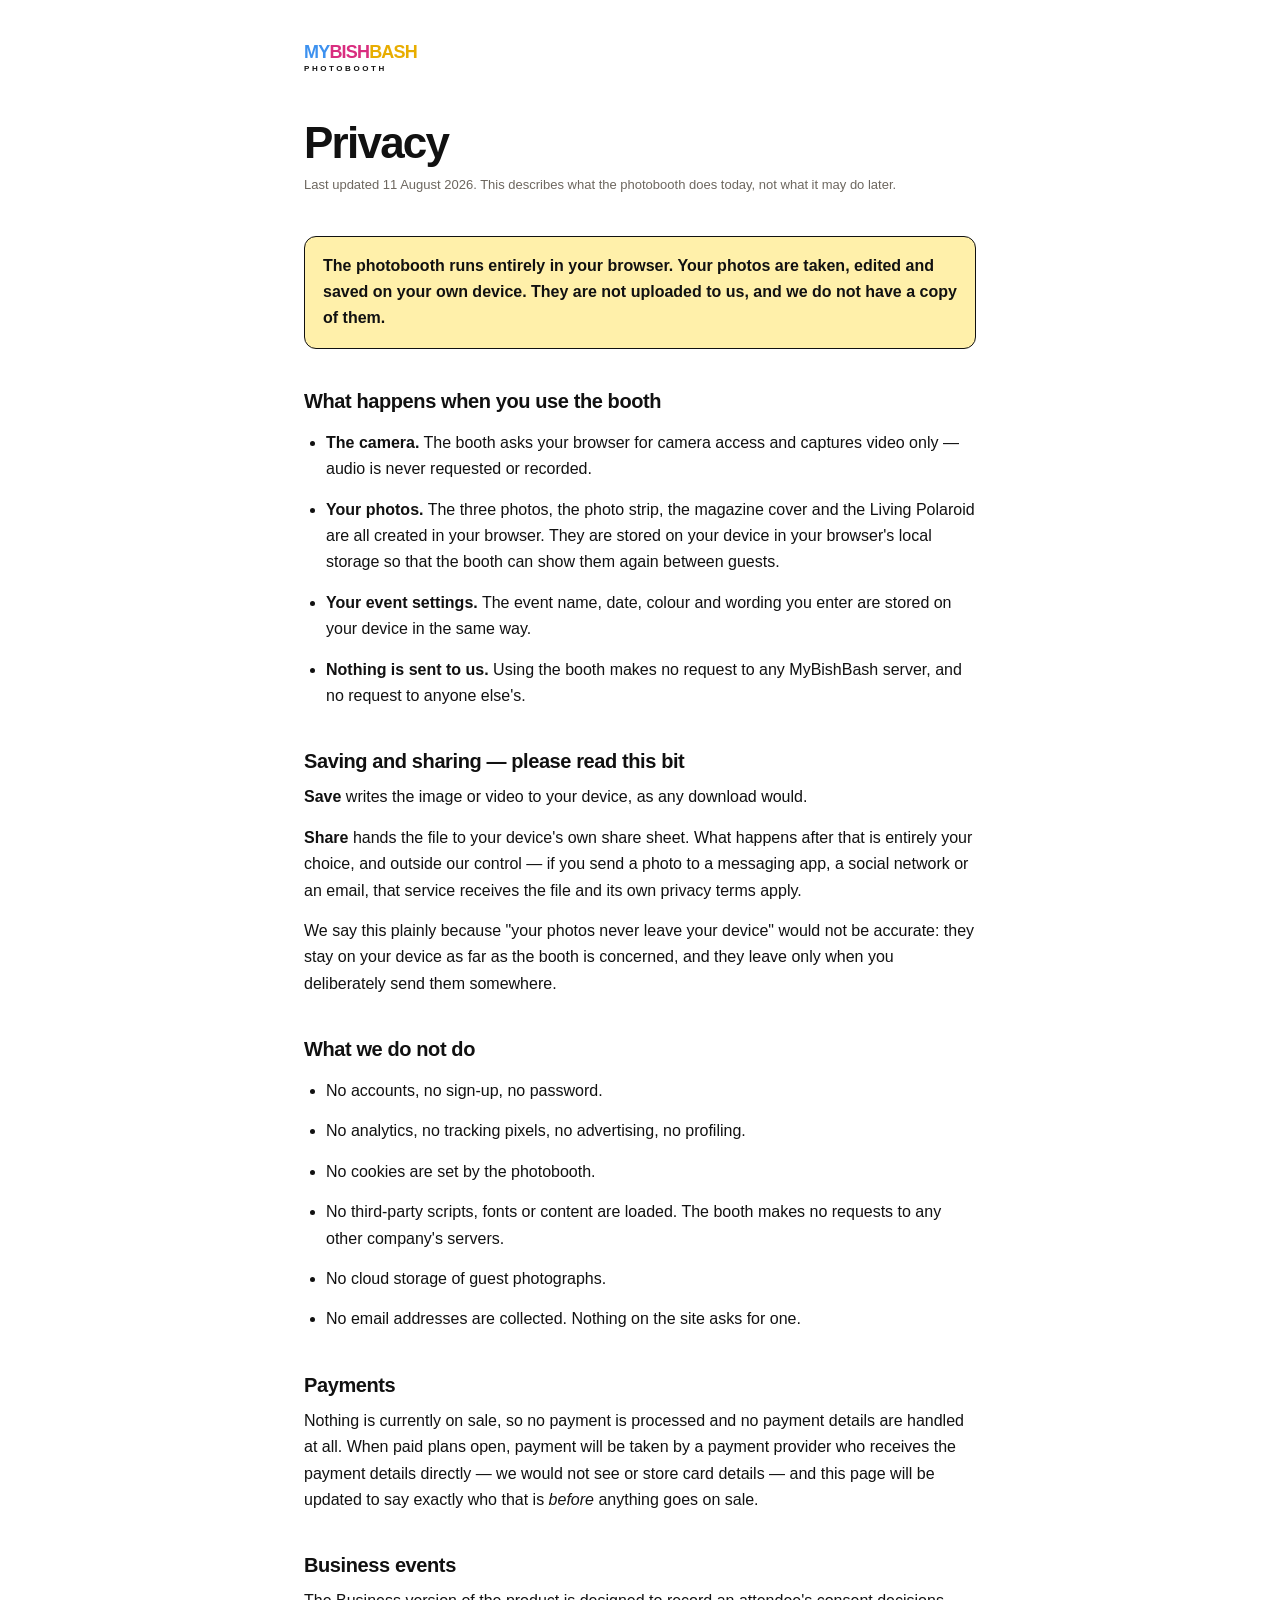
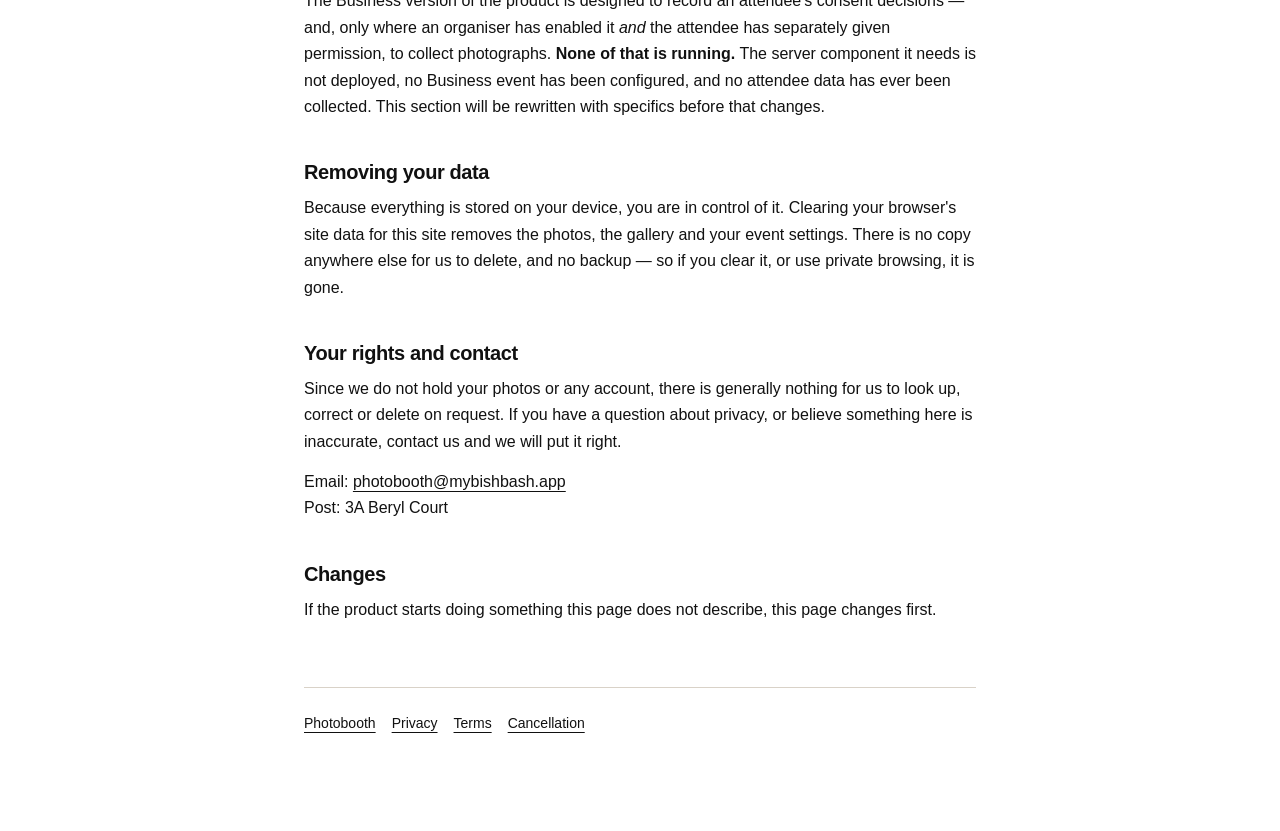
==== privacy.html @ 07727144 "PB-04: publish Privacy, Terms and Cancellation truthfully Closes audit F-13 and F-14. Preflight gree" ====
<!doctype html>
<html lang="en">
<head>
  <meta charset="utf-8" />
  <meta name="viewport" content="width=device-width, initial-scale=1" />
  <meta name="theme-color" content="#ffffff" />
  <meta name="description" content="How MyBishBash Photobooth handles photos and data. Photos are processed and stored on your own device; there is no account and no tracking." />
  <link rel="canonical" href="https://raes-photo-booth.vercel.app/privacy" />
  <link rel="stylesheet" href="legal.css" />
  <title>Privacy — MyBishBash Photobooth</title>
</head>
<body>
<div class="wrap">
  <a class="wordmark" href="/"><span><b>MY</b><b>BISH</b><b>BASH</b></span><small>PHOTOBOOTH</small></a>

  <h1>Privacy</h1>
  <p class="updated">Last updated 11 August 2026. This describes what the photobooth does today, not what it may do later.</p>

  <div class="callout">
    <p>The photobooth runs entirely in your browser. Your photos are taken, edited and saved on your own device. They are not uploaded to us, and we do not have a copy of them.</p>
  </div>

  <h2>What happens when you use the booth</h2>
  <ul>
    <li><strong>The camera.</strong> The booth asks your browser for camera access and captures video only — audio is never requested or recorded.</li>
    <li><strong>Your photos.</strong> The three photos, the photo strip, the magazine cover and the Living Polaroid are all created in your browser. They are stored on your device in your browser's local storage so that the booth can show them again between guests.</li>
    <li><strong>Your event settings.</strong> The event name, date, colour and wording you enter are stored on your device in the same way.</li>
    <li><strong>Nothing is sent to us.</strong> Using the booth makes no request to any MyBishBash server, and no request to anyone else's.</li>
  </ul>

  <h2>Saving and sharing — please read this bit</h2>
  <p><strong>Save</strong> writes the image or video to your device, as any download would.</p>
  <p><strong>Share</strong> hands the file to your device's own share sheet. What happens after that is entirely your choice, and outside our control — if you send a photo to a messaging app, a social network or an email, that service receives the file and its own privacy terms apply.</p>
  <p>We say this plainly because "your photos never leave your device" would not be accurate: they stay on your device as far as the booth is concerned, and they leave only when you deliberately send them somewhere.</p>

  <h2>What we do not do</h2>
  <ul>
    <li>No accounts, no sign-up, no password.</li>
    <li>No analytics, no tracking pixels, no advertising, no profiling.</li>
    <li>No cookies are set by the photobooth.</li>
    <li>No third-party scripts, fonts or content are loaded. The booth makes no requests to any other company's servers.</li>
    <li>No cloud storage of guest photographs.</li>
    <li>No email addresses are collected. Nothing on the site asks for one.</li>
  </ul>

  <h2>Payments</h2>
  <p>Nothing is currently on sale, so no payment is processed and no payment details are handled at all. When paid plans open, payment will be taken by a payment provider who receives the payment details directly — we would not see or store card details — and this page will be updated to say exactly who that is <em>before</em> anything goes on sale.</p>

  <h2>Business events</h2>
  <p>The Business version of the product is designed to record an attendee's consent decisions — and, only where an organiser has enabled it <em>and</em> the attendee has separately given permission, to collect photographs. <strong>None of that is running.</strong> The server component it needs is not deployed, no Business event has been configured, and no attendee data has ever been collected. This section will be rewritten with specifics before that changes.</p>

  <h2>Removing your data</h2>
  <p>Because everything is stored on your device, you are in control of it. Clearing your browser's site data for this site removes the photos, the gallery and your event settings. There is no copy anywhere else for us to delete, and no backup — so if you clear it, or use private browsing, it is gone.</p>

  <h2>Your rights and contact</h2>
  <p>Since we do not hold your photos or any account, there is generally nothing for us to look up, correct or delete on request. If you have a question about privacy, or believe something here is inaccurate, contact us and we will put it right.</p>
  <p>Email: <a href="mailto:photobooth@mybishbash.app">photobooth@mybishbash.app</a><br>Post: 3A Beryl Court</p>

  <h2>Changes</h2>
  <p>If the product starts doing something this page does not describe, this page changes first.</p>

  <footer>
    <a href="/">Photobooth</a><a href="/privacy">Privacy</a><a href="/terms">Terms</a><a href="/refunds">Cancellation</a>
  </footer>
</div>
</body>
</html>
---- legal.css ----
/* Shared by the legal pages. They load no JavaScript, so this is the only
   dependency and it is deliberately small. */
*{box-sizing:border-box}
body{margin:0;background:#fff;color:#111;font:16px/1.65 "Avenir Next",Avenir,"Helvetica Neue",Helvetica,Arial,sans-serif;-webkit-font-smoothing:antialiased}
.wrap{max-width:720px;margin:0 auto;padding:40px 24px 96px}
.wordmark{display:inline-flex;flex-direction:column;line-height:.86;text-decoration:none;margin-bottom:48px}
.wordmark span{font-size:18px;letter-spacing:-.045em;font-weight:900}
.wordmark b:nth-child(1){color:#3d91ef}.wordmark b:nth-child(2){color:#d92d7f}.wordmark b:nth-child(3){color:#e8ad00}
.wordmark small{margin-top:6px;font-size:8px;letter-spacing:.32em;font-weight:800}
h1{font-size:clamp(32px,6vw,44px);line-height:1.02;letter-spacing:-.04em;font-weight:800;margin:0 0 8px}
.updated{margin:0 0 40px;font-size:13px;color:#6d675f}
h2{font-size:20px;line-height:1.25;letter-spacing:-.02em;font-weight:800;margin:40px 0 10px}
p,li{margin:0 0 14px}
ul{padding-left:22px}
strong{font-weight:800}
.callout{padding:16px 18px;border:1px solid #111;border-radius:12px;background:#fff0aa;font-weight:700}
.callout p:last-child{margin-bottom:0}
footer{margin-top:64px;padding-top:24px;border-top:1px solid #d9d2c8;font-size:14px}
footer a{margin-right:16px}
a{color:#111;text-underline-offset:4px}
a:focus-visible{outline:3px solid #2357ff;outline-offset:3px}
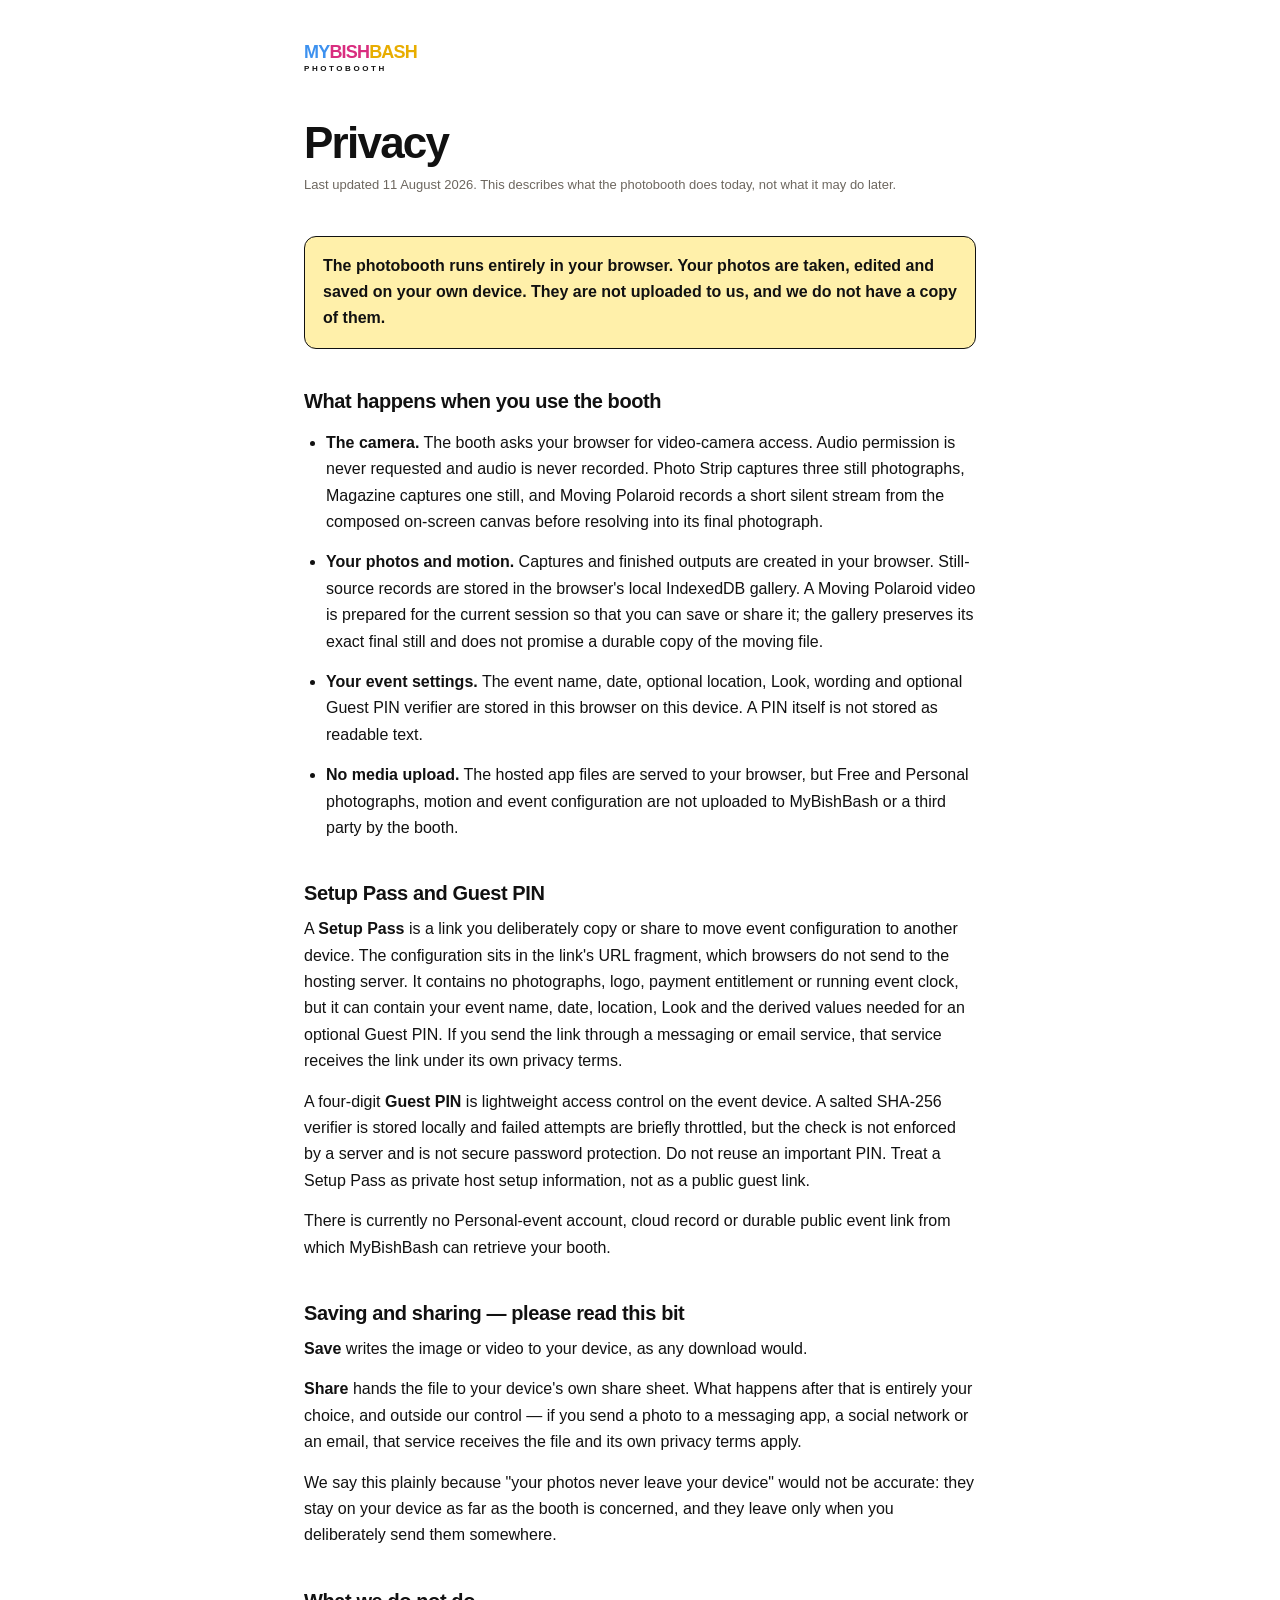
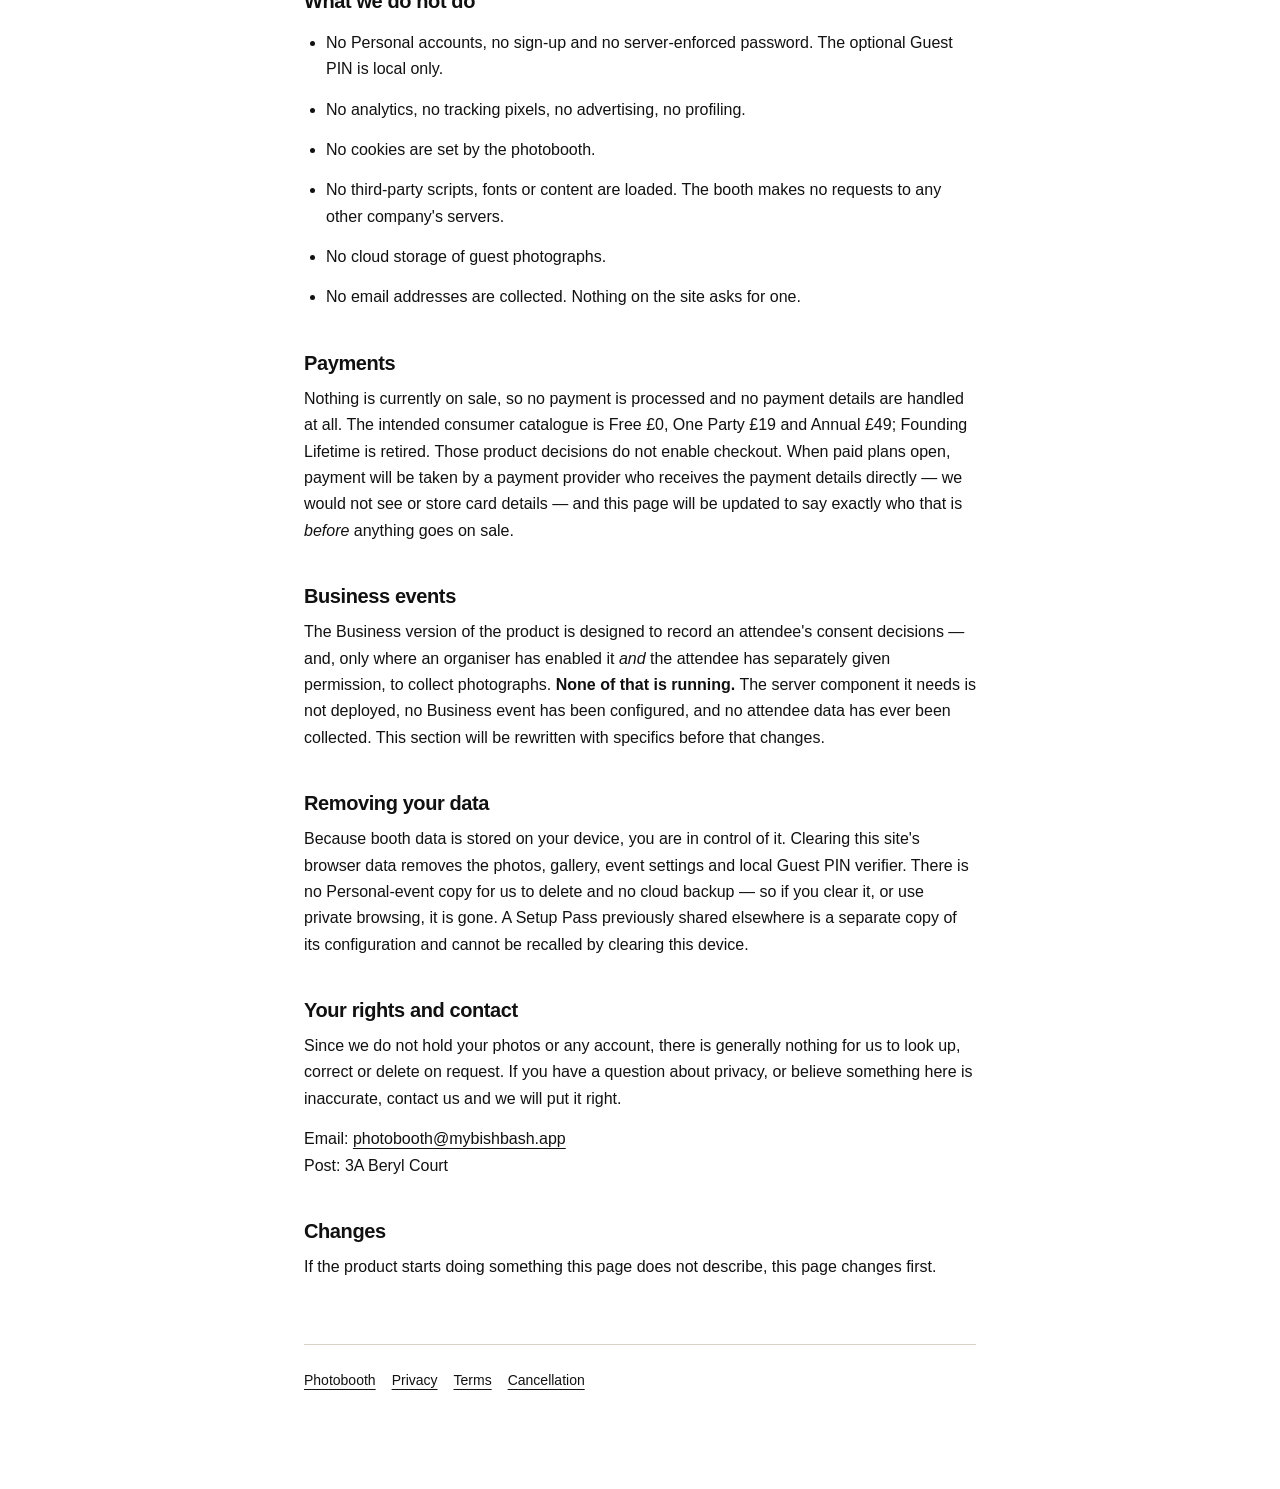
==== commit 973e1dcb: "Implement personalised event photobooth experiences" ====
--- a/privacy.html
+++ b/privacy.html
@@ -5,7 +5,7 @@
   <meta name="viewport" content="width=device-width, initial-scale=1" />
   <meta name="theme-color" content="#ffffff" />
   <meta name="description" content="How MyBishBash Photobooth handles photos and data. Photos are processed and stored on your own device; there is no account and no tracking." />
-  <link rel="canonical" href="https://raes-photo-booth.vercel.app/privacy" />
+  <link rel="canonical" href="https://raes-photo-booth.vercel.app/privacy.html" />
   <link rel="stylesheet" href="legal.css" />
   <title>Privacy — MyBishBash Photobooth</title>
 </head>
@@ -22,11 +22,16 @@
 
   <h2>What happens when you use the booth</h2>
   <ul>
-    <li><strong>The camera.</strong> The booth asks your browser for camera access and captures video only — audio is never requested or recorded.</li>
-    <li><strong>Your photos.</strong> The three photos, the photo strip, the magazine cover and the Living Polaroid are all created in your browser. They are stored on your device in your browser's local storage so that the booth can show them again between guests.</li>
-    <li><strong>Your event settings.</strong> The event name, date, colour and wording you enter are stored on your device in the same way.</li>
-    <li><strong>Nothing is sent to us.</strong> Using the booth makes no request to any MyBishBash server, and no request to anyone else's.</li>
+    <li><strong>The camera.</strong> The booth asks your browser for video-camera access. Audio permission is never requested and audio is never recorded. Photo Strip captures three still photographs, Magazine captures one still, and Moving Polaroid records a short silent stream from the composed on-screen canvas before resolving into its final photograph.</li>
+    <li><strong>Your photos and motion.</strong> Captures and finished outputs are created in your browser. Still-source records are stored in the browser's local IndexedDB gallery. A Moving Polaroid video is prepared for the current session so that you can save or share it; the gallery preserves its exact final still and does not promise a durable copy of the moving file.</li>
+    <li><strong>Your event settings.</strong> The event name, date, optional location, Look, wording and optional Guest PIN verifier are stored in this browser on this device. A PIN itself is not stored as readable text.</li>
+    <li><strong>No media upload.</strong> The hosted app files are served to your browser, but Free and Personal photographs, motion and event configuration are not uploaded to MyBishBash or a third party by the booth.</li>
   </ul>
+
+  <h2>Setup Pass and Guest PIN</h2>
+  <p>A <strong>Setup Pass</strong> is a link you deliberately copy or share to move event configuration to another device. The configuration sits in the link's URL fragment, which browsers do not send to the hosting server. It contains no photographs, logo, payment entitlement or running event clock, but it can contain your event name, date, location, Look and the derived values needed for an optional Guest PIN. If you send the link through a messaging or email service, that service receives the link under its own privacy terms.</p>
+  <p>A four-digit <strong>Guest PIN</strong> is lightweight access control on the event device. A salted SHA-256 verifier is stored locally and failed attempts are briefly throttled, but the check is not enforced by a server and is not secure password protection. Do not reuse an important PIN. Treat a Setup Pass as private host setup information, not as a public guest link.</p>
+  <p>There is currently no Personal-event account, cloud record or durable public event link from which MyBishBash can retrieve your booth.</p>
 
   <h2>Saving and sharing — please read this bit</h2>
   <p><strong>Save</strong> writes the image or video to your device, as any download would.</p>
@@ -35,7 +40,7 @@
 
   <h2>What we do not do</h2>
   <ul>
-    <li>No accounts, no sign-up, no password.</li>
+    <li>No Personal accounts, no sign-up and no server-enforced password. The optional Guest PIN is local only.</li>
     <li>No analytics, no tracking pixels, no advertising, no profiling.</li>
     <li>No cookies are set by the photobooth.</li>
     <li>No third-party scripts, fonts or content are loaded. The booth makes no requests to any other company's servers.</li>
@@ -44,13 +49,13 @@
   </ul>
 
   <h2>Payments</h2>
-  <p>Nothing is currently on sale, so no payment is processed and no payment details are handled at all. When paid plans open, payment will be taken by a payment provider who receives the payment details directly — we would not see or store card details — and this page will be updated to say exactly who that is <em>before</em> anything goes on sale.</p>
+  <p>Nothing is currently on sale, so no payment is processed and no payment details are handled at all. The intended consumer catalogue is Free £0, One Party £19 and Annual £49; Founding Lifetime is retired. Those product decisions do not enable checkout. When paid plans open, payment will be taken by a payment provider who receives the payment details directly — we would not see or store card details — and this page will be updated to say exactly who that is <em>before</em> anything goes on sale.</p>
 
   <h2>Business events</h2>
   <p>The Business version of the product is designed to record an attendee's consent decisions — and, only where an organiser has enabled it <em>and</em> the attendee has separately given permission, to collect photographs. <strong>None of that is running.</strong> The server component it needs is not deployed, no Business event has been configured, and no attendee data has ever been collected. This section will be rewritten with specifics before that changes.</p>
 
   <h2>Removing your data</h2>
-  <p>Because everything is stored on your device, you are in control of it. Clearing your browser's site data for this site removes the photos, the gallery and your event settings. There is no copy anywhere else for us to delete, and no backup — so if you clear it, or use private browsing, it is gone.</p>
+  <p>Because booth data is stored on your device, you are in control of it. Clearing this site's browser data removes the photos, gallery, event settings and local Guest PIN verifier. There is no Personal-event copy for us to delete and no cloud backup — so if you clear it, or use private browsing, it is gone. A Setup Pass previously shared elsewhere is a separate copy of its configuration and cannot be recalled by clearing this device.</p>
 
   <h2>Your rights and contact</h2>
   <p>Since we do not hold your photos or any account, there is generally nothing for us to look up, correct or delete on request. If you have a question about privacy, or believe something here is inaccurate, contact us and we will put it right.</p>
@@ -60,7 +65,7 @@
   <p>If the product starts doing something this page does not describe, this page changes first.</p>
 
   <footer>
-    <a href="/">Photobooth</a><a href="/privacy">Privacy</a><a href="/terms">Terms</a><a href="/refunds">Cancellation</a>
+    <a href="/">Photobooth</a><a href="/privacy.html">Privacy</a><a href="/terms.html">Terms</a><a href="/refunds.html">Cancellation</a>
   </footer>
 </div>
 </body>
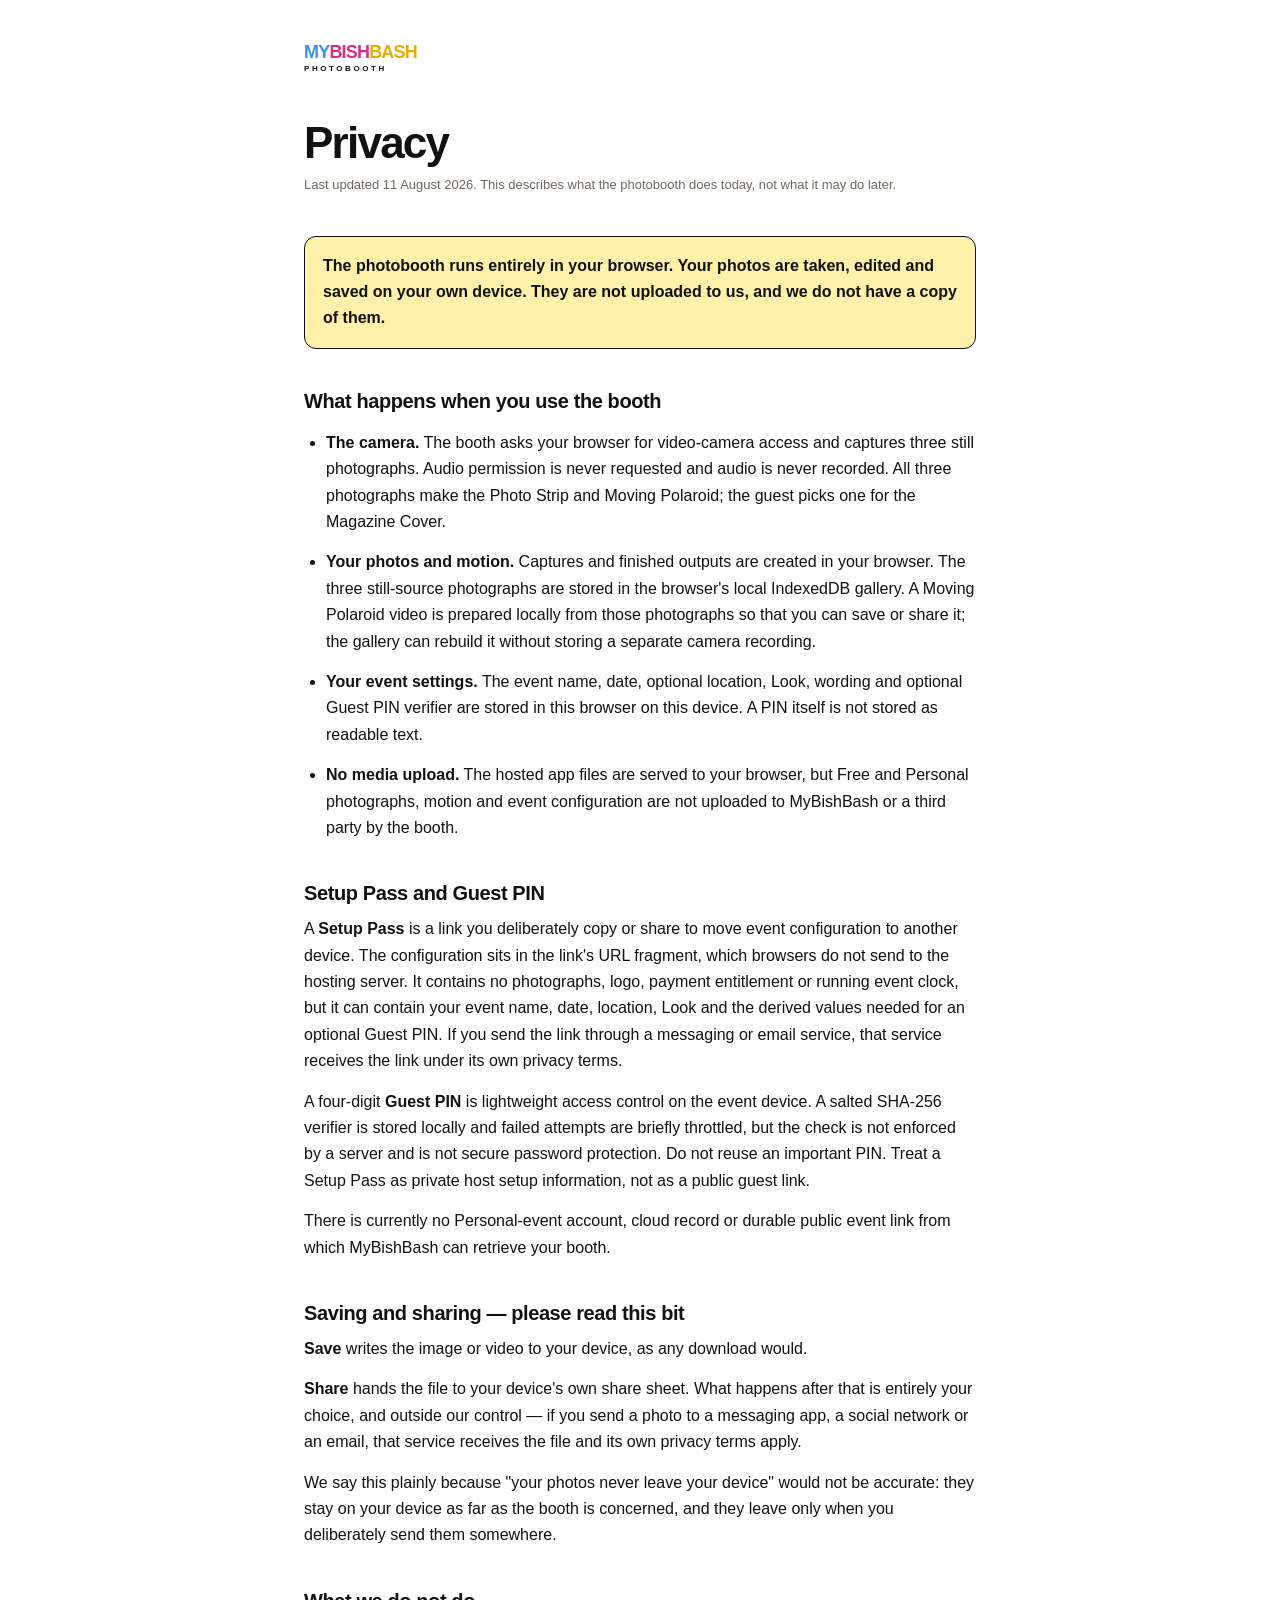
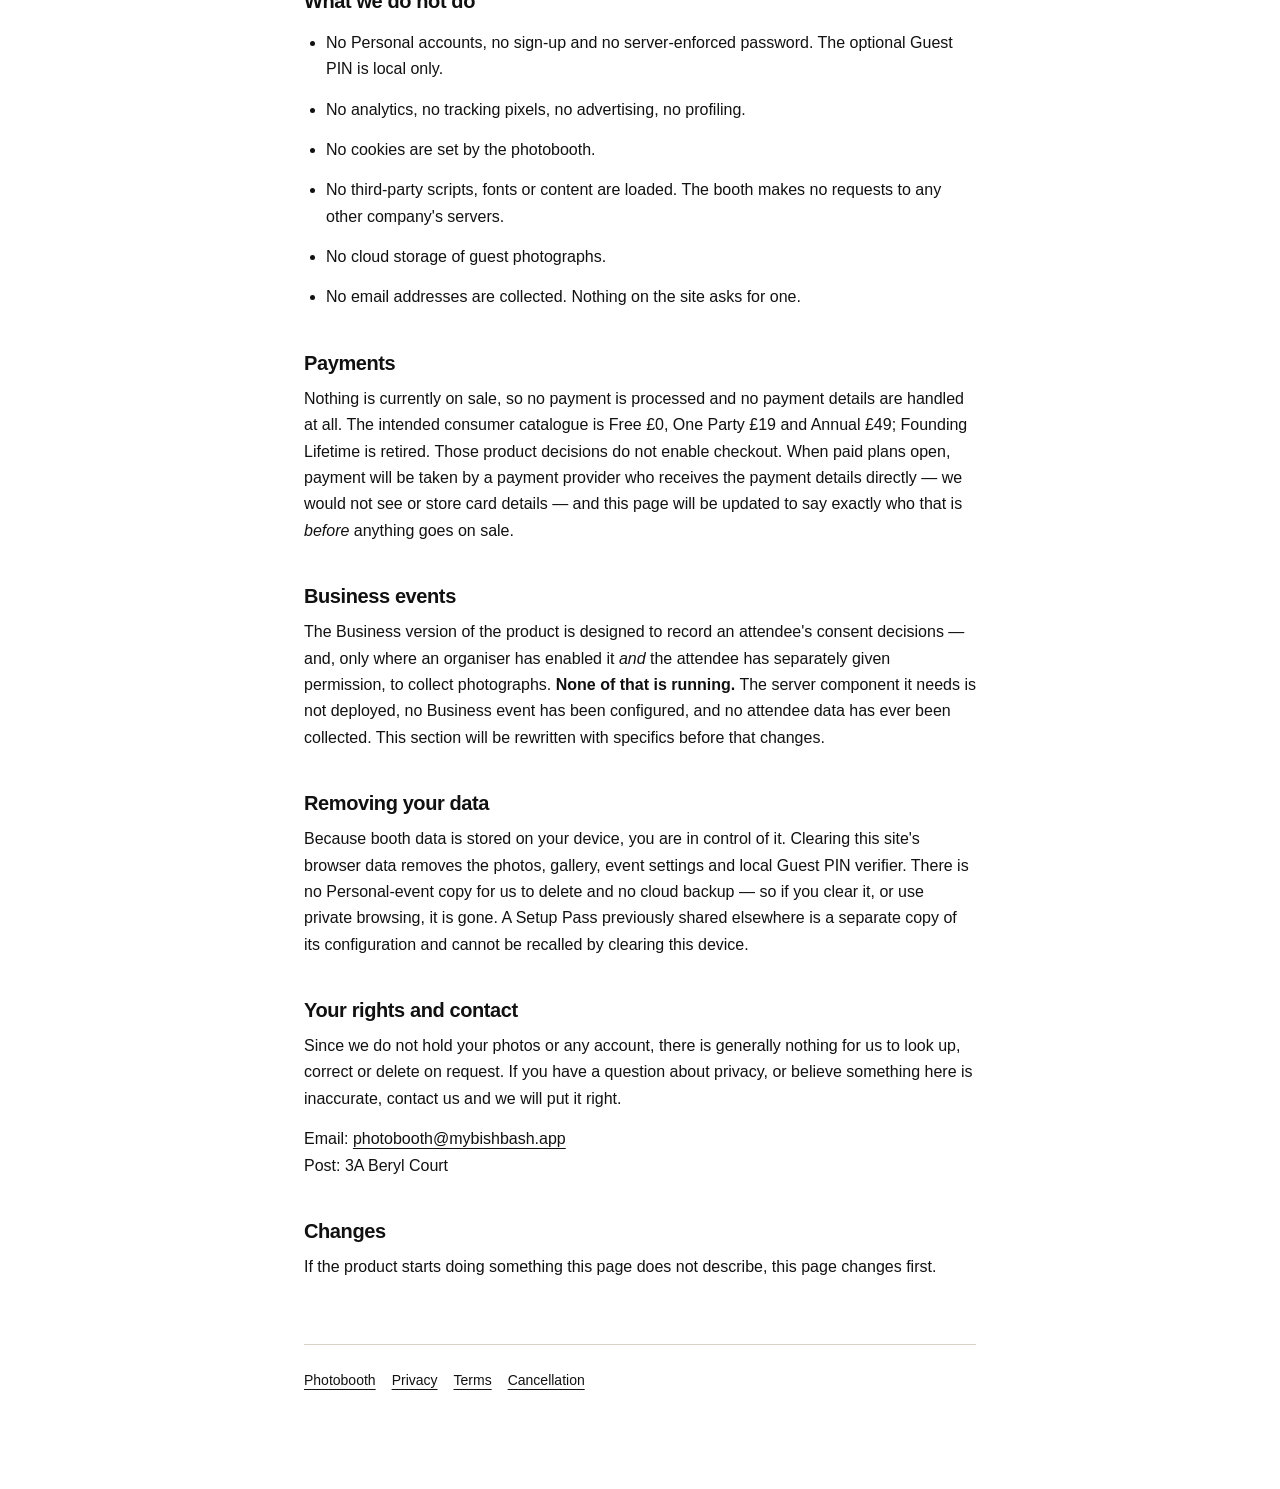
==== commit a7352f0f: "Restore shared three-photo photobooth flow" ====
--- a/privacy.html
+++ b/privacy.html
@@ -22,8 +22,8 @@
 
   <h2>What happens when you use the booth</h2>
   <ul>
-    <li><strong>The camera.</strong> The booth asks your browser for video-camera access. Audio permission is never requested and audio is never recorded. Photo Strip captures three still photographs, Magazine captures one still, and Moving Polaroid records a short silent stream from the composed on-screen canvas before resolving into its final photograph.</li>
-    <li><strong>Your photos and motion.</strong> Captures and finished outputs are created in your browser. Still-source records are stored in the browser's local IndexedDB gallery. A Moving Polaroid video is prepared for the current session so that you can save or share it; the gallery preserves its exact final still and does not promise a durable copy of the moving file.</li>
+    <li><strong>The camera.</strong> The booth asks your browser for video-camera access and captures three still photographs. Audio permission is never requested and audio is never recorded. All three photographs make the Photo Strip and Moving Polaroid; the guest picks one for the Magazine Cover.</li>
+    <li><strong>Your photos and motion.</strong> Captures and finished outputs are created in your browser. The three still-source photographs are stored in the browser's local IndexedDB gallery. A Moving Polaroid video is prepared locally from those photographs so that you can save or share it; the gallery can rebuild it without storing a separate camera recording.</li>
     <li><strong>Your event settings.</strong> The event name, date, optional location, Look, wording and optional Guest PIN verifier are stored in this browser on this device. A PIN itself is not stored as readable text.</li>
     <li><strong>No media upload.</strong> The hosted app files are served to your browser, but Free and Personal photographs, motion and event configuration are not uploaded to MyBishBash or a third party by the booth.</li>
   </ul>
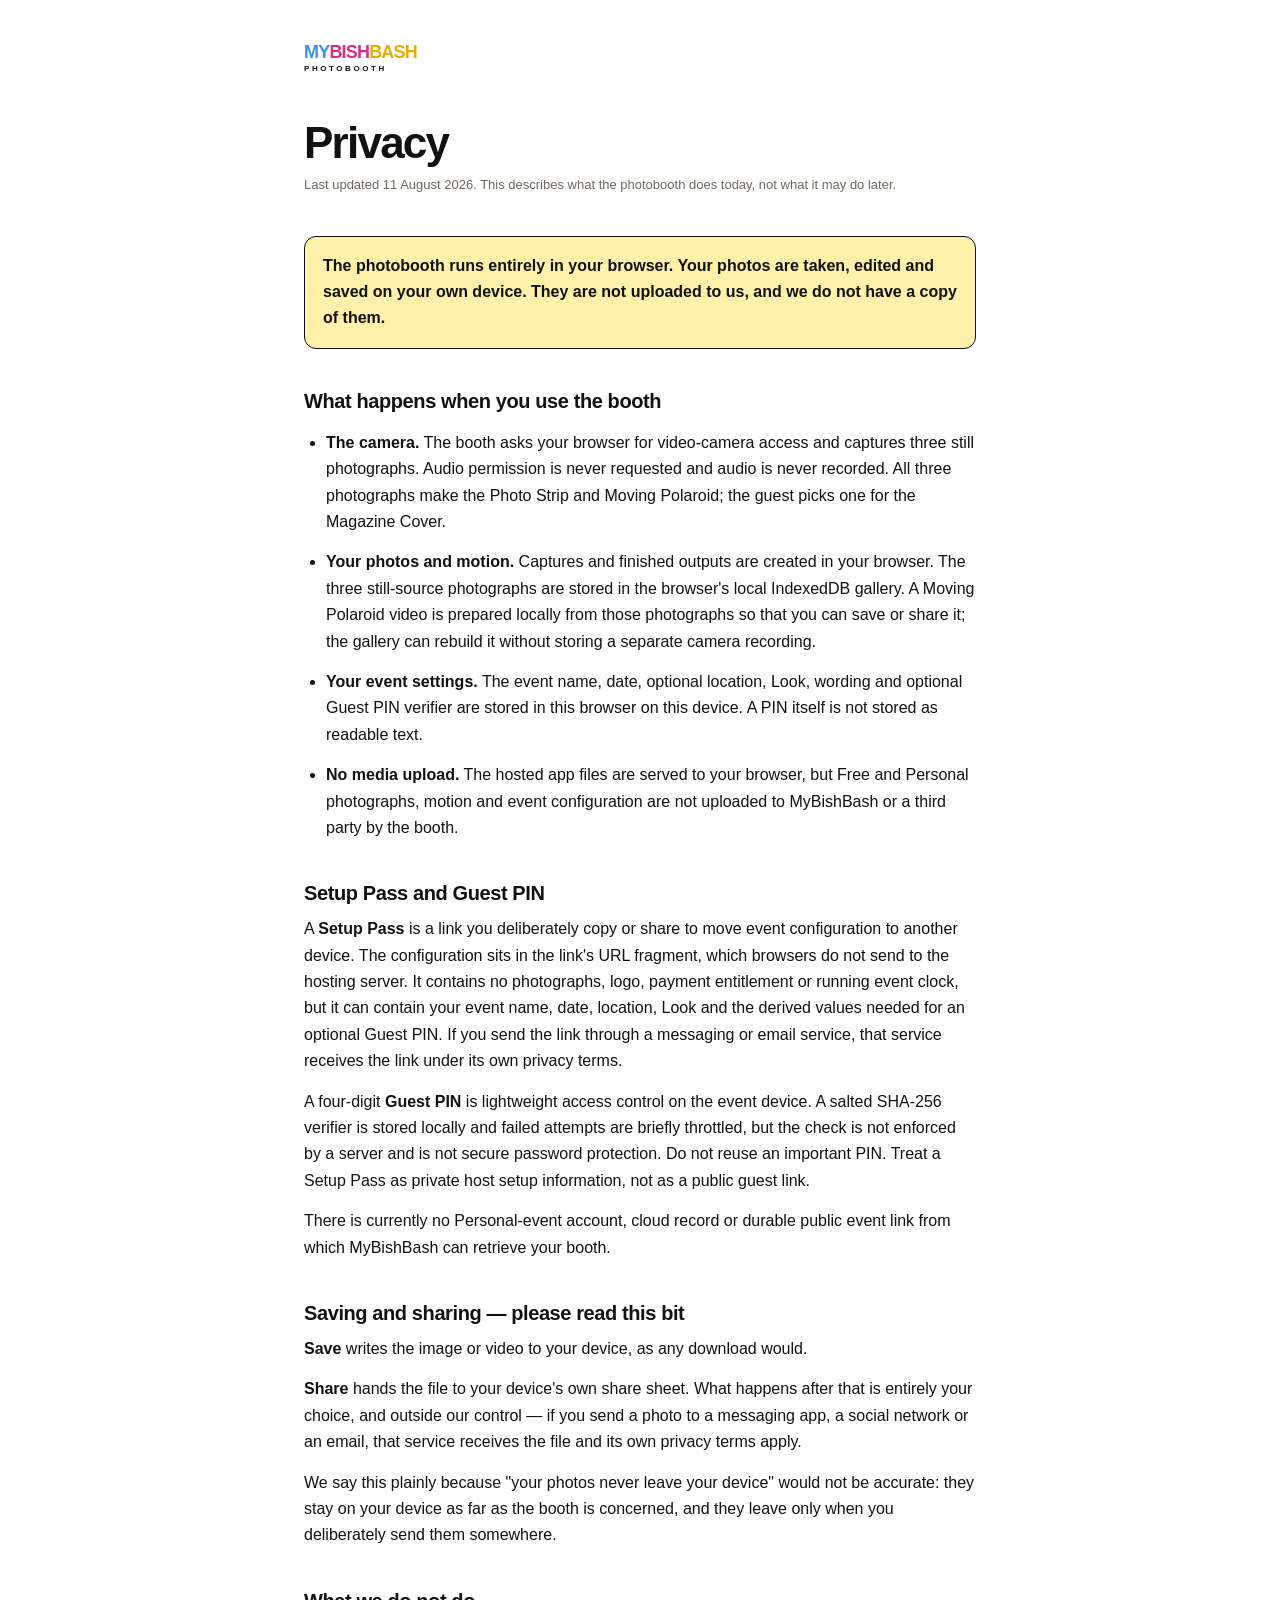
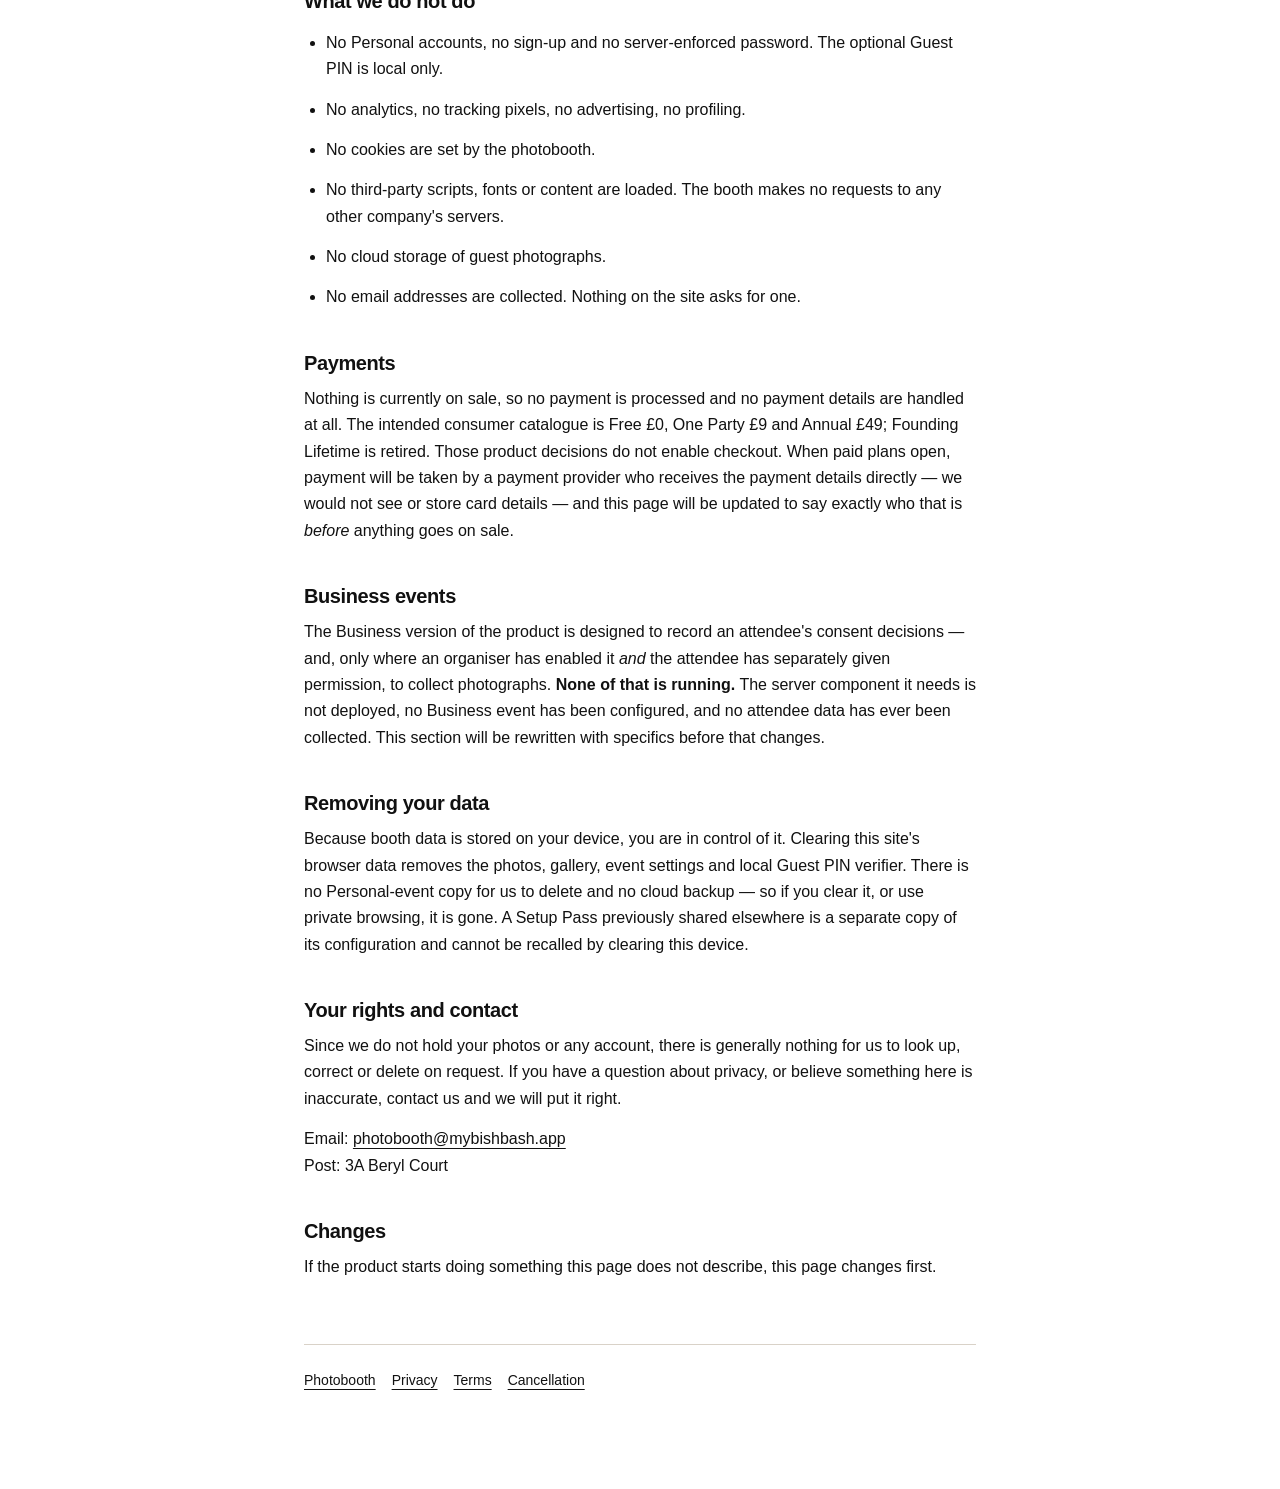
==== commit 5aee4133: "Add event vibes and landing entry paths" ====
--- a/privacy.html
+++ b/privacy.html
@@ -49,7 +49,7 @@
   </ul>
 
   <h2>Payments</h2>
-  <p>Nothing is currently on sale, so no payment is processed and no payment details are handled at all. The intended consumer catalogue is Free £0, One Party £19 and Annual £49; Founding Lifetime is retired. Those product decisions do not enable checkout. When paid plans open, payment will be taken by a payment provider who receives the payment details directly — we would not see or store card details — and this page will be updated to say exactly who that is <em>before</em> anything goes on sale.</p>
+  <p>Nothing is currently on sale, so no payment is processed and no payment details are handled at all. The intended consumer catalogue is Free £0, One Party £9 and Annual £49; Founding Lifetime is retired. Those product decisions do not enable checkout. When paid plans open, payment will be taken by a payment provider who receives the payment details directly — we would not see or store card details — and this page will be updated to say exactly who that is <em>before</em> anything goes on sale.</p>
 
   <h2>Business events</h2>
   <p>The Business version of the product is designed to record an attendee's consent decisions — and, only where an organiser has enabled it <em>and</em> the attendee has separately given permission, to collect photographs. <strong>None of that is running.</strong> The server component it needs is not deployed, no Business event has been configured, and no attendee data has ever been collected. This section will be rewritten with specifics before that changes.</p>
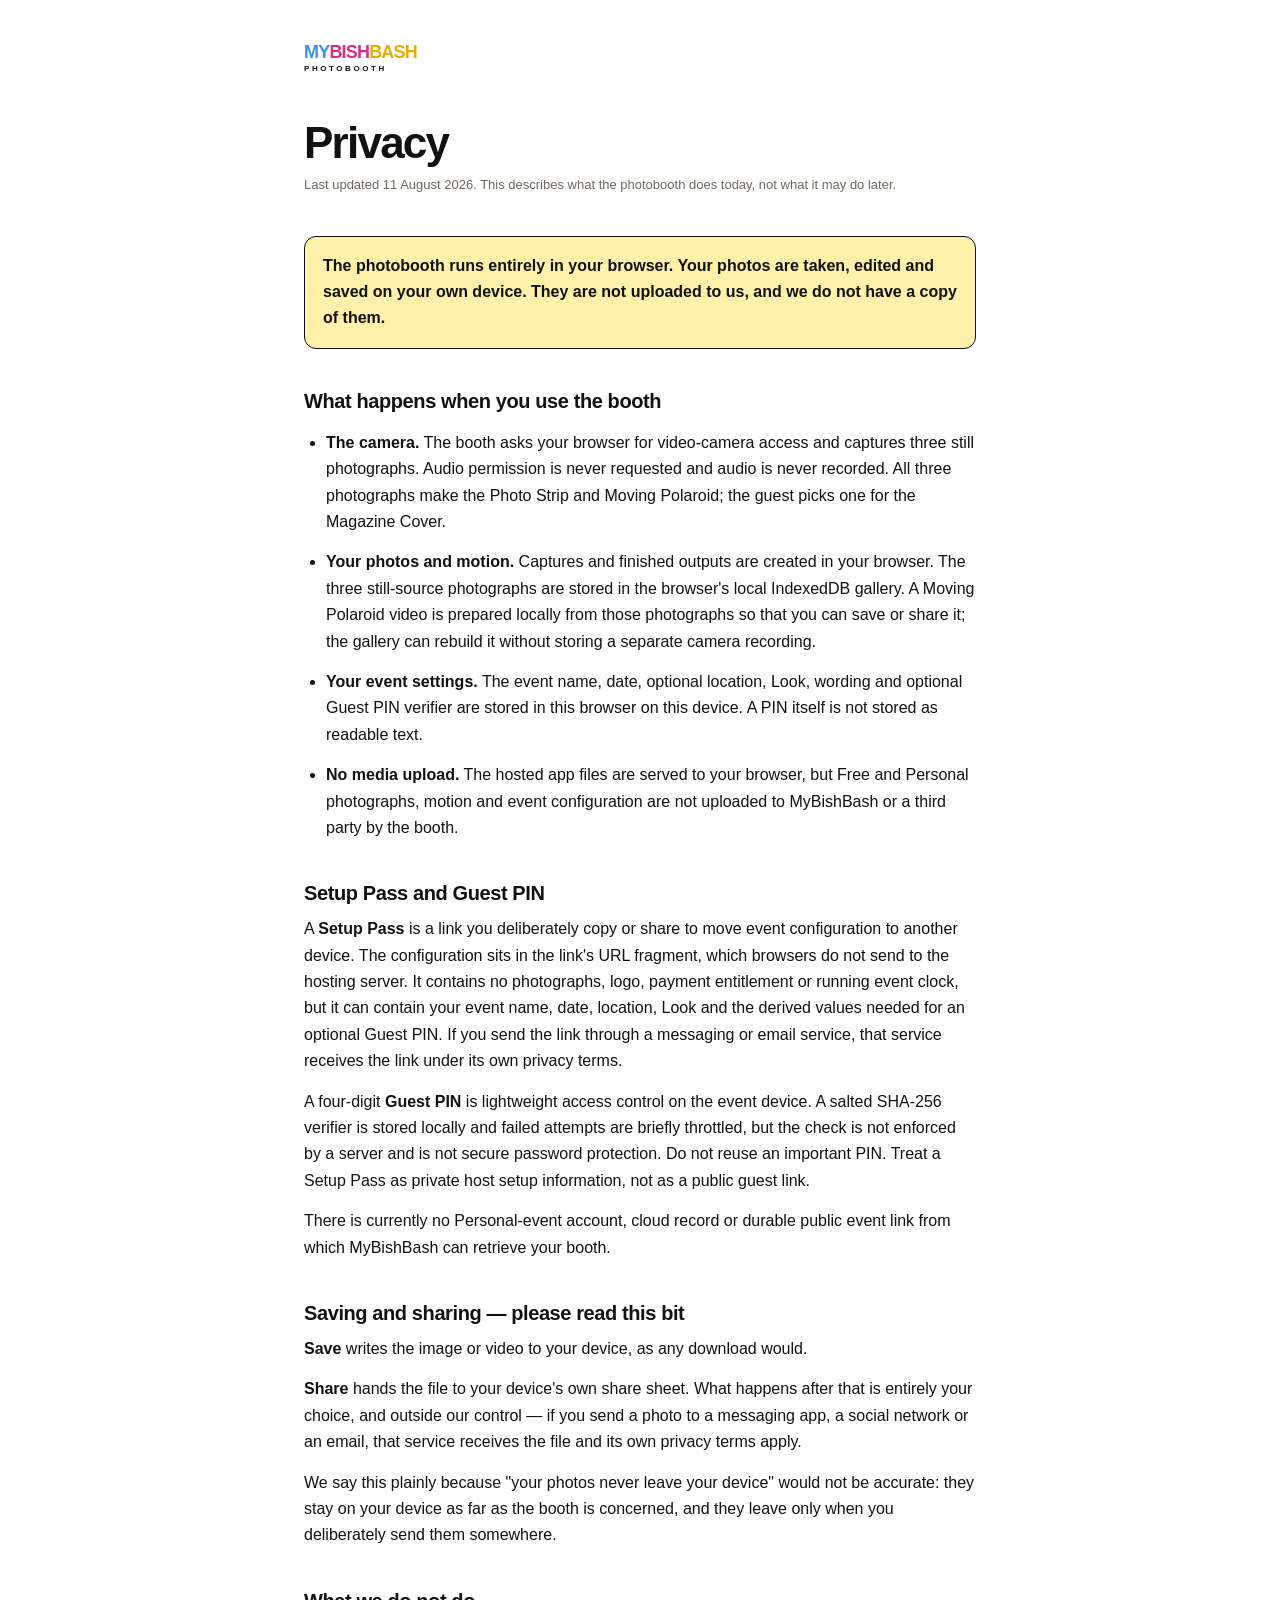
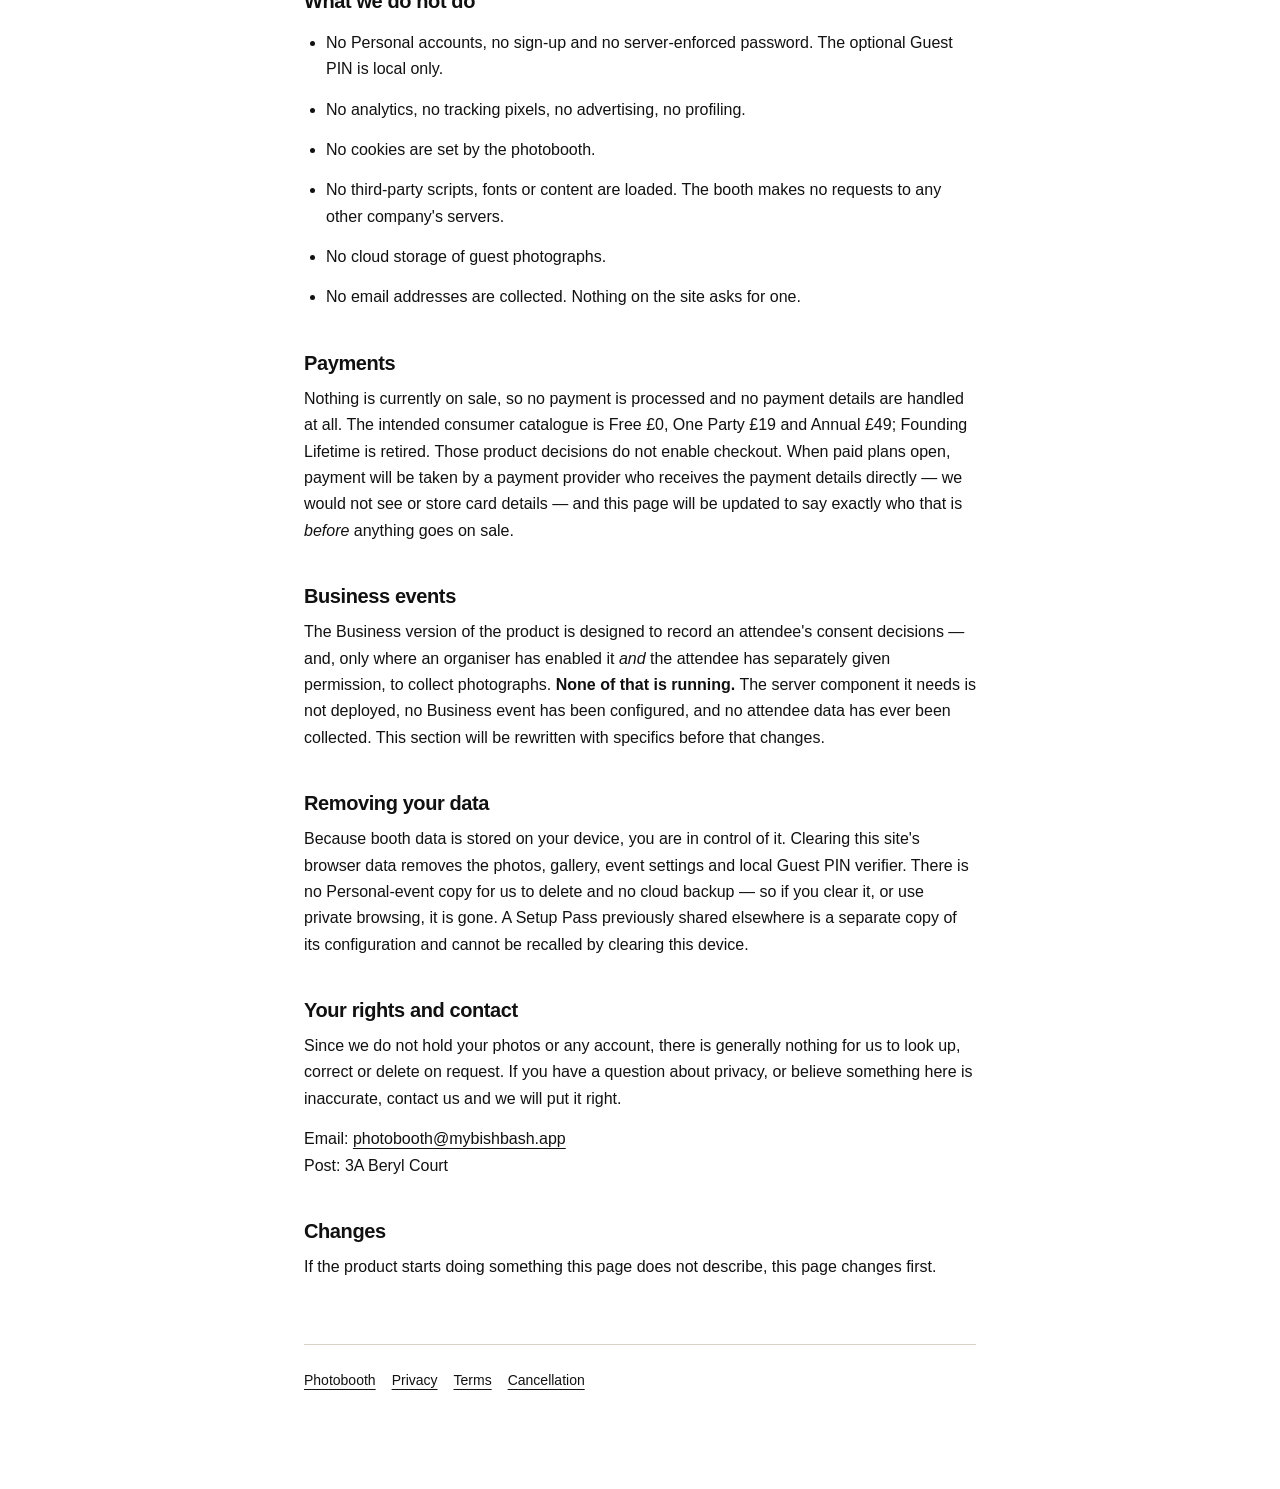
==== commit 63af2d66: "Restore ONE_EVENT to £19 (founder decision, provisional) + consolidate both audits - ONE_EVENT amoun" ====
--- a/privacy.html
+++ b/privacy.html
@@ -49,7 +49,7 @@
   </ul>
 
   <h2>Payments</h2>
-  <p>Nothing is currently on sale, so no payment is processed and no payment details are handled at all. The intended consumer catalogue is Free £0, One Party £9 and Annual £49; Founding Lifetime is retired. Those product decisions do not enable checkout. When paid plans open, payment will be taken by a payment provider who receives the payment details directly — we would not see or store card details — and this page will be updated to say exactly who that is <em>before</em> anything goes on sale.</p>
+  <p>Nothing is currently on sale, so no payment is processed and no payment details are handled at all. The intended consumer catalogue is Free £0, One Party £19 and Annual £49; Founding Lifetime is retired. Those product decisions do not enable checkout. When paid plans open, payment will be taken by a payment provider who receives the payment details directly — we would not see or store card details — and this page will be updated to say exactly who that is <em>before</em> anything goes on sale.</p>
 
   <h2>Business events</h2>
   <p>The Business version of the product is designed to record an attendee's consent decisions — and, only where an organiser has enabled it <em>and</em> the attendee has separately given permission, to collect photographs. <strong>None of that is running.</strong> The server component it needs is not deployed, no Business event has been configured, and no attendee data has ever been collected. This section will be rewritten with specifics before that changes.</p>
